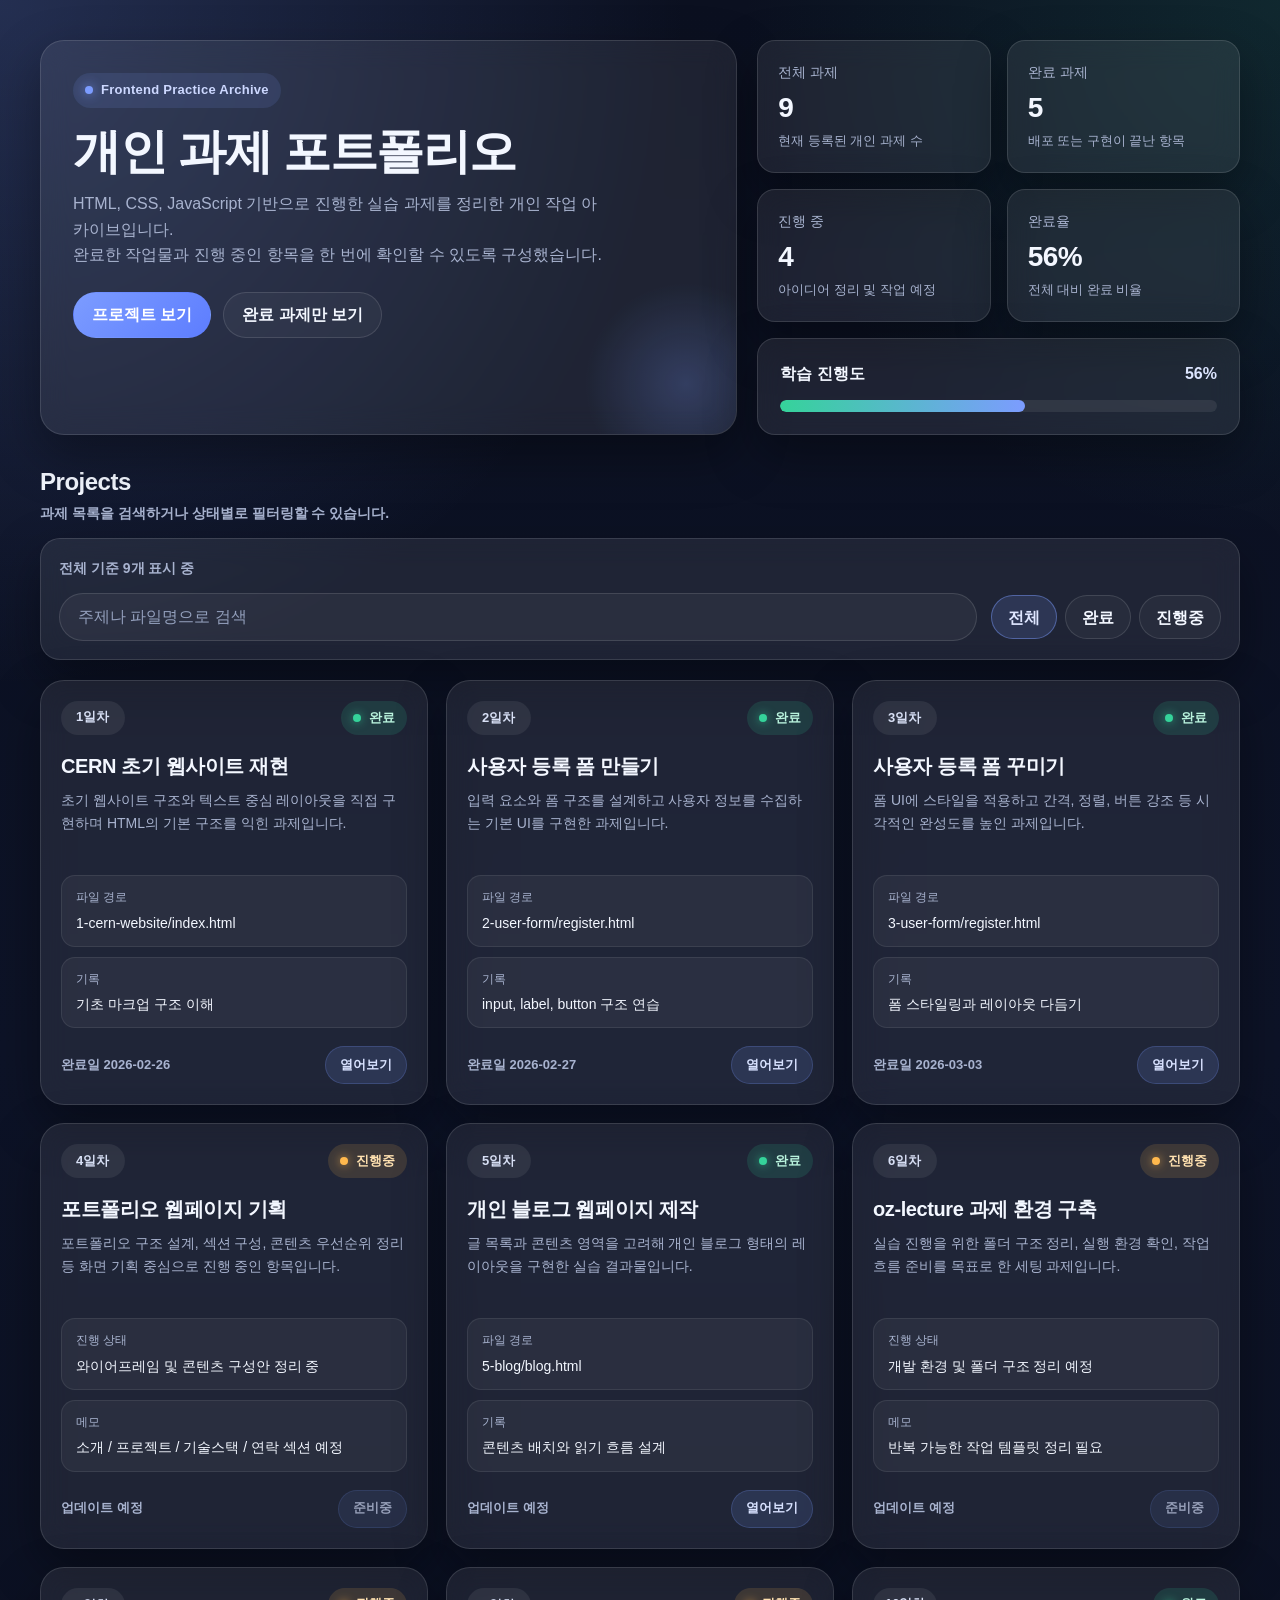
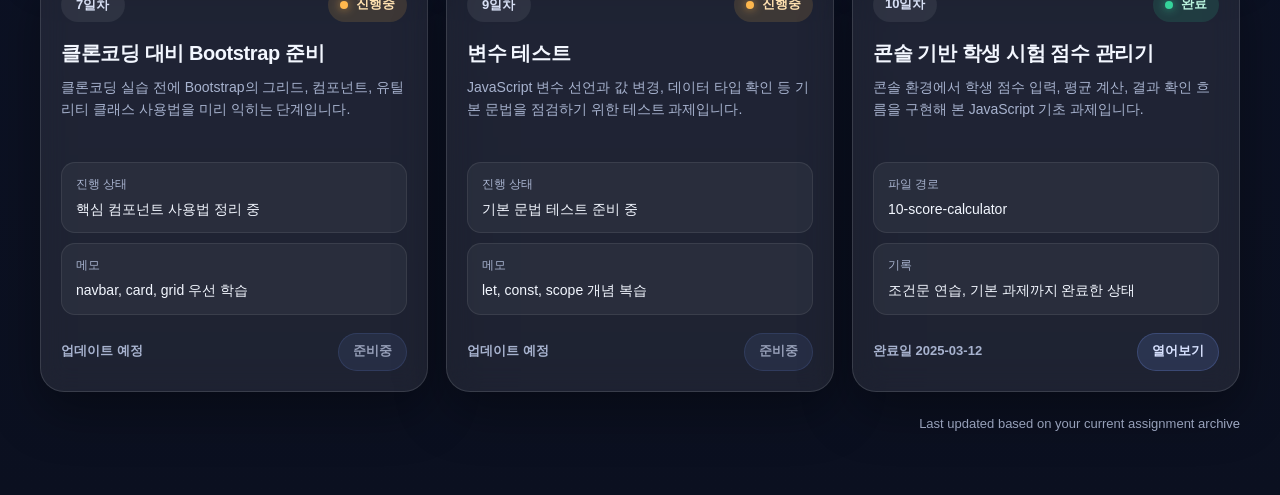
==== index.html @ 52b882da "파일리스트 관리표 추가" ====
<!DOCTYPE html>
<html lang="ko">
<head>
  <meta charset="UTF-8" />
  <meta name="viewport" content="width=device-width, initial-scale=1.0" />
  <title>개인 과제 포트폴리오</title>
  <style>
    :root {
      --bg: #0b1020;
      --bg-soft: #121933;
      --panel: rgba(255, 255, 255, 0.08);
      --panel-strong: rgba(255, 255, 255, 0.12);
      --border: rgba(255, 255, 255, 0.12);
      --text: #f3f7ff;
      --muted: #a8b3cf;
      --accent: #7c9cff;
      --accent-strong: #5d7dff;
      --success: #35d39a;
      --warning: #ffb84d;
      --shadow: 0 20px 50px rgba(0, 0, 0, 0.35);
      --radius-xl: 24px;
      --radius-lg: 18px;
      --radius-md: 14px;
      --container: 1200px;
    }

    * {
      box-sizing: border-box;
    }

    html, body {
      margin: 0;
      padding: 0;
      background:
        radial-gradient(circle at top left, rgba(124, 156, 255, 0.22), transparent 28%),
        radial-gradient(circle at top right, rgba(53, 211, 154, 0.12), transparent 22%),
        linear-gradient(180deg, #0b1020 0%, #0d1327 50%, #0b1020 100%);
      color: var(--text);
      font-family: "Pretendard", "Malgun Gothic", "Apple SD Gothic Neo", sans-serif;
      line-height: 1.6;
    }

    a {
      color: inherit;
      text-decoration: none;
    }

    button,
    input {
      font: inherit;
    }

    .container {
      width: min(var(--container), calc(100% - 32px));
      margin: 0 auto;
      padding: 40px 0 60px;
    }

    .hero {
      display: grid;
      grid-template-columns: 1.3fr 0.9fr;
      gap: 20px;
      margin-bottom: 28px;
    }

    .hero-panel,
    .summary-card,
    .project-card,
    .progress-panel,
    .toolbar-shell {
      background: var(--panel);
      border: 1px solid var(--border);
      backdrop-filter: blur(14px);
      -webkit-backdrop-filter: blur(14px);
      box-shadow: var(--shadow);
    }

    .hero-panel {
      border-radius: var(--radius-xl);
      padding: 32px;
      position: relative;
      overflow: hidden;
    }

    .hero-panel::after {
      content: "";
      position: absolute;
      inset: auto -60px -60px auto;
      width: 220px;
      height: 220px;
      background: radial-gradient(circle, rgba(124, 156, 255, 0.22), transparent 65%);
      pointer-events: none;
    }

    .eyebrow {
      display: inline-flex;
      align-items: center;
      gap: 8px;
      padding: 7px 12px;
      border-radius: 999px;
      background: rgba(124, 156, 255, 0.12);
      color: #cdd8ff;
      font-size: 13px;
      font-weight: 700;
      letter-spacing: 0.02em;
      margin-bottom: 16px;
    }

    .eyebrow::before {
      content: "";
      width: 8px;
      height: 8px;
      border-radius: 50%;
      background: var(--accent);
      box-shadow: 0 0 12px rgba(124, 156, 255, 0.9);
    }

    .hero h1 {
      margin: 0 0 12px;
      font-size: clamp(32px, 4vw, 48px);
      line-height: 1.15;
      letter-spacing: -0.03em;
    }

    .hero p {
      margin: 0;
      color: var(--muted);
      font-size: 16px;
      max-width: 60ch;
    }

    .hero-actions {
      display: flex;
      gap: 12px;
      flex-wrap: wrap;
      margin-top: 24px;
    }

    .btn {
      display: inline-flex;
      align-items: center;
      justify-content: center;
      min-height: 46px;
      padding: 0 18px;
      border-radius: 999px;
      border: 1px solid transparent;
      font-weight: 700;
      cursor: pointer;
      transition: 0.2s ease;
    }

    .btn-primary {
      background: linear-gradient(135deg, var(--accent), var(--accent-strong));
      color: white;
    }

    .btn-primary:hover {
      transform: translateY(-1px);
      filter: brightness(1.05);
    }

    .btn-secondary {
      border-color: var(--border);
      background: rgba(255, 255, 255, 0.04);
      color: var(--text);
    }

    .btn-secondary:hover {
      background: rgba(255, 255, 255, 0.08);
    }

    .hero-side {
      display: grid;
      gap: 16px;
    }

    .summary-grid {
      display: grid;
      grid-template-columns: repeat(2, 1fr);
      gap: 16px;
    }

    .summary-card {
      border-radius: var(--radius-lg);
      padding: 20px;
    }

    .summary-label {
      color: var(--muted);
      font-size: 14px;
      margin-bottom: 8px;
    }

    .summary-value {
      font-size: 28px;
      font-weight: 800;
      line-height: 1.2;
      letter-spacing: -0.02em;
    }

    .summary-sub {
      margin-top: 6px;
      color: var(--muted);
      font-size: 13px;
    }

    .progress-panel {
      border-radius: var(--radius-lg);
      padding: 22px;
    }

    .progress-head {
      display: flex;
      align-items: center;
      justify-content: space-between;
      gap: 10px;
      margin-bottom: 14px;
    }

    .progress-title {
      font-size: 16px;
      font-weight: 800;
    }

    .progress-rate {
      color: #dce5ff;
      font-weight: 800;
    }

    .progress-bar {
      height: 12px;
      border-radius: 999px;
      background: rgba(255, 255, 255, 0.08);
      overflow: hidden;
    }

    .progress-fill {
      width: 0;
      height: 100%;
      border-radius: 999px;
      background: linear-gradient(90deg, #35d39a, #7c9cff);
      transition: width 0.4s ease;
    }

    .section-head {
      display: flex;
      align-items: end;
      justify-content: space-between;
      gap: 16px;
      margin: 20px 0 14px;
      flex-wrap: wrap;
    }

    .section-title {
      margin: 0;
      font-size: 24px;
      font-weight: 800;
      letter-spacing: -0.02em;
    }

    .section-subtitle {
      color: var(--muted);
      font-size: 14px;
      font-weight: 600;
    }

    .toolbar-shell {
      border-radius: 20px;
      padding: 18px;
      margin-bottom: 20px;
    }

    .toolbar-top {
      display: flex;
      align-items: center;
      justify-content: space-between;
      gap: 16px;
      margin-bottom: 14px;
      flex-wrap: wrap;
    }

    .result-meta {
      color: var(--muted);
      font-size: 14px;
      font-weight: 600;
    }

    .toolbar-controls {
      display: grid;
      grid-template-columns: minmax(280px, 1fr) auto;
      gap: 14px;
      align-items: center;
    }

    .search-box {
      width: 100%;
    }

    .search-box input {
      width: 100%;
      height: 48px;
      border-radius: 999px;
      border: 1px solid var(--border);
      background: rgba(255, 255, 255, 0.05);
      color: var(--text);
      padding: 0 18px;
      outline: none;
      transition: border-color 0.2s ease, background 0.2s ease, box-shadow 0.2s ease;
    }

    .search-box input::placeholder {
      color: #94a0bd;
    }

    .search-box input:focus {
      border-color: rgba(124, 156, 255, 0.55);
      background: rgba(255, 255, 255, 0.08);
      box-shadow: 0 0 0 4px rgba(124, 156, 255, 0.12);
    }

    .filter-group {
      display: inline-flex;
      align-items: center;
      gap: 8px;
      justify-self: end;
      flex-wrap: wrap;
    }

    .filter-btn {
      min-height: 44px;
      padding: 0 16px;
      border-radius: 999px;
      border: 1px solid var(--border);
      background: rgba(255, 255, 255, 0.04);
      color: var(--text);
      cursor: pointer;
      font-weight: 700;
      transition: 0.2s ease;
      white-space: nowrap;
    }

    .filter-btn:hover {
      background: rgba(255, 255, 255, 0.08);
    }

    .filter-btn.active {
      background: rgba(124, 156, 255, 0.16);
      border-color: rgba(124, 156, 255, 0.45);
      color: #dfe6ff;
    }

    .project-grid {
      display: grid;
      grid-template-columns: repeat(3, minmax(0, 1fr));
      gap: 18px;
    }

    .project-card {
      border-radius: var(--radius-xl);
      padding: 20px;
      display: flex;
      flex-direction: column;
      min-height: 280px;
      transition: transform 0.2s ease, border-color 0.2s ease, background 0.2s ease;
    }

    .project-card:hover {
      transform: translateY(-4px);
      border-color: rgba(124, 156, 255, 0.4);
      background: var(--panel-strong);
    }

    .project-top {
      display: flex;
      align-items: flex-start;
      justify-content: space-between;
      gap: 12px;
      margin-bottom: 18px;
    }

    .day-chip {
      display: inline-flex;
      align-items: center;
      justify-content: center;
      min-width: 64px;
      height: 34px;
      padding: 0 12px;
      border-radius: 999px;
      background: rgba(255, 255, 255, 0.07);
      color: #d8e0f5;
      font-size: 13px;
      font-weight: 800;
    }

    .status-badge {
      display: inline-flex;
      align-items: center;
      gap: 8px;
      min-height: 34px;
      padding: 0 12px;
      border-radius: 999px;
      font-size: 13px;
      font-weight: 800;
    }

    .status-badge::before {
      content: "";
      width: 8px;
      height: 8px;
      border-radius: 50%;
    }

    .status-done {
      background: rgba(53, 211, 154, 0.14);
      color: #b9f3dd;
    }

    .status-done::before {
      background: var(--success);
      box-shadow: 0 0 10px rgba(53, 211, 154, 0.7);
    }

    .status-progress {
      background: rgba(255, 184, 77, 0.14);
      color: #ffe1b0;
    }

    .status-progress::before {
      background: var(--warning);
      box-shadow: 0 0 10px rgba(255, 184, 77, 0.7);
    }

    .project-title {
      margin: 0 0 10px;
      font-size: 20px;
      line-height: 1.3;
      font-weight: 800;
      letter-spacing: -0.02em;
    }

    .project-desc {
      margin: 0;
      color: var(--muted);
      font-size: 14px;
      min-height: 68px;
    }

    .project-meta {
      display: grid;
      gap: 10px;
      margin-top: 18px;
    }

    .meta-item {
      padding: 12px 14px;
      border-radius: var(--radius-md);
      background: rgba(255, 255, 255, 0.05);
      border: 1px solid rgba(255, 255, 255, 0.08);
    }

    .meta-label {
      display: block;
      color: var(--muted);
      font-size: 12px;
      margin-bottom: 4px;
    }

    .meta-value {
      display: block;
      font-size: 14px;
      color: var(--text);
      word-break: break-all;
    }

    .project-footer {
      display: flex;
      justify-content: space-between;
      align-items: center;
      gap: 12px;
      margin-top: auto;
      padding-top: 18px;
    }

    .date-text {
      color: var(--muted);
      font-size: 13px;
      font-weight: 600;
    }

    .open-link {
      display: inline-flex;
      align-items: center;
      justify-content: center;
      min-height: 38px;
      padding: 0 14px;
      border-radius: 999px;
      background: rgba(124, 156, 255, 0.14);
      color: #d8e2ff;
      font-size: 13px;
      font-weight: 800;
      border: 1px solid rgba(124, 156, 255, 0.22);
      transition: 0.2s ease;
    }

    .open-link:hover {
      background: rgba(124, 156, 255, 0.22);
    }

    .empty-state {
      display: none;
      padding: 40px 24px;
      text-align: center;
      color: var(--muted);
      border-radius: var(--radius-xl);
      background: rgba(255, 255, 255, 0.04);
      border: 1px dashed rgba(255, 255, 255, 0.14);
    }

    .footer-note {
      margin-top: 22px;
      color: var(--muted);
      font-size: 13px;
      text-align: right;
    }

    @media (max-width: 1024px) {
      .hero {
        grid-template-columns: 1fr;
      }

      .project-grid {
        grid-template-columns: repeat(2, minmax(0, 1fr));
      }

      .toolbar-controls {
        grid-template-columns: 1fr;
      }

      .filter-group {
        justify-self: start;
      }
    }

    @media (max-width: 680px) {
      .container {
        width: min(100% - 24px, var(--container));
        padding: 24px 0 40px;
      }

      .hero-panel,
      .summary-card,
      .project-card,
      .progress-panel,
      .toolbar-shell {
        border-radius: 20px;
      }

      .hero-panel {
        padding: 24px;
      }

      .summary-grid,
      .project-grid {
        grid-template-columns: 1fr;
      }

      .section-head {
        margin-top: 10px;
      }

      .toolbar-top {
        margin-bottom: 12px;
      }

      .filter-group {
        width: 100%;
        justify-content: flex-start;
      }

      .filter-btn {
        min-height: 40px;
        padding: 0 14px;
      }

      .search-box input {
        height: 46px;
      }
    }
  </style>
</head>
<body>
  <div class="container">
    <section class="hero">
      <div class="hero-panel">
        <div class="eyebrow">Frontend Practice Archive</div>
        <h1>개인 과제 포트폴리오</h1>
        <p>
          HTML, CSS, JavaScript 기반으로 진행한 실습 과제를 정리한 개인 작업 아카이브입니다.<br>
          완료한 작업물과 진행 중인 항목을 한 번에 확인할 수 있도록 구성했습니다.
        </p>
        <div class="hero-actions">
          <a href="#projects" class="btn btn-primary">프로젝트 보기</a>
          <button type="button" class="btn btn-secondary" id="showDoneOnly">완료 과제만 보기</button>
        </div>
      </div>

      <div class="hero-side">
        <div class="summary-grid">
          <div class="summary-card">
            <div class="summary-label">전체 과제</div>
            <div class="summary-value" id="totalCount">0</div>
            <div class="summary-sub">현재 등록된 개인 과제 수</div>
          </div>
          <div class="summary-card">
            <div class="summary-label">완료 과제</div>
            <div class="summary-value" id="doneCount">0</div>
            <div class="summary-sub">배포 또는 구현이 끝난 항목</div>
          </div>
          <div class="summary-card">
            <div class="summary-label">진행 중</div>
            <div class="summary-value" id="progressCount">0</div>
            <div class="summary-sub">아이디어 정리 및 작업 예정</div>
          </div>
          <div class="summary-card">
            <div class="summary-label">완료율</div>
            <div class="summary-value" id="percentCount">0%</div>
            <div class="summary-sub">전체 대비 완료 비율</div>
          </div>
        </div>

        <div class="progress-panel">
          <div class="progress-head">
            <div class="progress-title">학습 진행도</div>
            <div class="progress-rate" id="progressLabel">0%</div>
          </div>
          <div class="progress-bar">
            <div class="progress-fill" id="progressFill"></div>
          </div>
        </div>
      </div>
    </section>

    <section id="projects">
      <div class="section-head">
        <div>
          <h2 class="section-title">Projects</h2>
          <div class="section-subtitle">과제 목록을 검색하거나 상태별로 필터링할 수 있습니다.</div>
        </div>
      </div>

      <div class="toolbar-shell">
        <div class="toolbar-top">
          <div class="result-meta" id="resultMeta">전체 0개 표시 중</div>
        </div>

        <div class="toolbar-controls">
          <div class="search-box">
            <input type="text" id="searchInput" placeholder="주제나 파일명으로 검색" />
          </div>

          <div class="filter-group">
            <button type="button" class="filter-btn active" data-filter="all">전체</button>
            <button type="button" class="filter-btn" data-filter="done">완료</button>
            <button type="button" class="filter-btn" data-filter="progress">진행중</button>
          </div>
        </div>
      </div>

      <div class="project-grid" id="projectGrid">
        <article class="project-card" data-state="done" data-keywords="1일차 CERN 초기 웹사이트 재현 1-cern-website index html">
          <div class="project-top">
            <span class="day-chip">1일차</span>
            <span class="status-badge status-done">완료</span>
          </div>
          <h3 class="project-title">CERN 초기 웹사이트 재현</h3>
          <p class="project-desc">
            초기 웹사이트 구조와 텍스트 중심 레이아웃을 직접 구현하며 HTML의 기본 구조를 익힌 과제입니다.
          </p>
          <div class="project-meta">
            <div class="meta-item">
              <span class="meta-label">파일 경로</span>
              <span class="meta-value">1-cern-website/index.html</span>
            </div>
            <div class="meta-item">
              <span class="meta-label">기록</span>
              <span class="meta-value">기초 마크업 구조 이해</span>
            </div>
          </div>
          <div class="project-footer">
            <span class="date-text">완료일 2026-02-26</span>
            <a class="open-link" href="./1-cern-website/index.html" target="_blank" rel="noopener noreferrer">열어보기</a>
          </div>
        </article>

        <article class="project-card" data-state="done" data-keywords="2일차 사용자 등록 폼 만들기 2-user-form register html form">
          <div class="project-top">
            <span class="day-chip">2일차</span>
            <span class="status-badge status-done">완료</span>
          </div>
          <h3 class="project-title">사용자 등록 폼 만들기</h3>
          <p class="project-desc">
            입력 요소와 폼 구조를 설계하고 사용자 정보를 수집하는 기본 UI를 구현한 과제입니다.
          </p>
          <div class="project-meta">
            <div class="meta-item">
              <span class="meta-label">파일 경로</span>
              <span class="meta-value">2-user-form/register.html</span>
            </div>
            <div class="meta-item">
              <span class="meta-label">기록</span>
              <span class="meta-value">input, label, button 구조 연습</span>
            </div>
          </div>
          <div class="project-footer">
            <span class="date-text">완료일 2026-02-27</span>
            <a class="open-link" href="./2-user-form.register.html" target="_blank" rel="noopener noreferrer">열어보기</a>
          </div>
        </article>

        <article class="project-card" data-state="done" data-keywords="3일차 사용자 등록 폼 꾸미기 3-user-form register html style css">
          <div class="project-top">
            <span class="day-chip">3일차</span>
            <span class="status-badge status-done">완료</span>
          </div>
          <h3 class="project-title">사용자 등록 폼 꾸미기</h3>
          <p class="project-desc">
            폼 UI에 스타일을 적용하고 간격, 정렬, 버튼 강조 등 시각적인 완성도를 높인 과제입니다.
          </p>
          <div class="project-meta">
            <div class="meta-item">
              <span class="meta-label">파일 경로</span>
              <span class="meta-value">3-user-form/register.html</span>
            </div>
            <div class="meta-item">
              <span class="meta-label">기록</span>
              <span class="meta-value">폼 스타일링과 레이아웃 다듬기</span>
            </div>
          </div>
          <div class="project-footer">
            <span class="date-text">완료일 2026-03-03</span>
            <a class="open-link" href="./3-user-form/register.html" target="_blank" rel="noopener noreferrer">열어보기</a>
          </div>
        </article>

        <article class="project-card" data-state="progress" data-keywords="4일차 포트폴리오 웹페이지 기획 portfolio planning">
          <div class="project-top">
            <span class="day-chip">4일차</span>
            <span class="status-badge status-progress">진행중</span>
          </div>
          <h3 class="project-title">포트폴리오 웹페이지 기획</h3>
          <p class="project-desc">
            포트폴리오 구조 설계, 섹션 구성, 콘텐츠 우선순위 정리 등 화면 기획 중심으로 진행 중인 항목입니다.
          </p>
          <div class="project-meta">
            <div class="meta-item">
              <span class="meta-label">진행 상태</span>
              <span class="meta-value">와이어프레임 및 콘텐츠 구성안 정리 중</span>
            </div>
            <div class="meta-item">
              <span class="meta-label">메모</span>
              <span class="meta-value">소개 / 프로젝트 / 기술스택 / 연락 섹션 예정</span>
            </div>
          </div>
          <div class="project-footer">
            <span class="date-text">업데이트 예정</span>
            <span class="open-link" style="pointer-events:none; opacity:.65;">준비중</span>
          </div>
        </article>

        <article class="project-card" data-state="done" data-keywords="5일차 개인 블로그 웹페이지 제작 5-blog blog html">
          <div class="project-top">
            <span class="day-chip">5일차</span>
            <span class="status-badge status-done">완료</span>
          </div>
          <h3 class="project-title">개인 블로그 웹페이지 제작</h3>
          <p class="project-desc">
            글 목록과 콘텐츠 영역을 고려해 개인 블로그 형태의 레이아웃을 구현한 실습 결과물입니다.
          </p>
          <div class="project-meta">
            <div class="meta-item">
              <span class="meta-label">파일 경로</span>
              <span class="meta-value">5-blog/blog.html</span>
            </div>
            <div class="meta-item">
              <span class="meta-label">기록</span>
              <span class="meta-value">콘텐츠 배치와 읽기 흐름 설계</span>
            </div>
          </div>
          <div class="project-footer">
            <span class="date-text">업데이트 예정</span>
            <a class="open-link" href="./5-blog/blog.html" target="_blank" rel="noopener noreferrer">열어보기</a>
          </div>
        </article>

        <article class="project-card" data-state="progress" data-keywords="6일차 oz lecture 과제 환경 구축 environment setup">
          <div class="project-top">
            <span class="day-chip">6일차</span>
            <span class="status-badge status-progress">진행중</span>
          </div>
          <h3 class="project-title">oz-lecture 과제 환경 구축</h3>
          <p class="project-desc">
            실습 진행을 위한 폴더 구조 정리, 실행 환경 확인, 작업 흐름 준비를 목표로 한 세팅 과제입니다.
          </p>
          <div class="project-meta">
            <div class="meta-item">
              <span class="meta-label">진행 상태</span>
              <span class="meta-value">개발 환경 및 폴더 구조 정리 예정</span>
            </div>
            <div class="meta-item">
              <span class="meta-label">메모</span>
              <span class="meta-value">반복 가능한 작업 템플릿 정리 필요</span>
            </div>
          </div>
          <div class="project-footer">
            <span class="date-text">업데이트 예정</span>
            <span class="open-link" style="pointer-events:none; opacity:.65;">준비중</span>
          </div>
        </article>

        <article class="project-card" data-state="progress" data-keywords="7일차 클론코딩 대비 bootstrap 준비 bootstrap study">
          <div class="project-top">
            <span class="day-chip">7일차</span>
            <span class="status-badge status-progress">진행중</span>
          </div>
          <h3 class="project-title">클론코딩 대비 Bootstrap 준비</h3>
          <p class="project-desc">
            클론코딩 실습 전에 Bootstrap의 그리드, 컴포넌트, 유틸리티 클래스 사용법을 미리 익히는 단계입니다.
          </p>
          <div class="project-meta">
            <div class="meta-item">
              <span class="meta-label">진행 상태</span>
              <span class="meta-value">핵심 컴포넌트 사용법 정리 중</span>
            </div>
            <div class="meta-item">
              <span class="meta-label">메모</span>
              <span class="meta-value">navbar, card, grid 우선 학습</span>
            </div>
          </div>
          <div class="project-footer">
            <span class="date-text">업데이트 예정</span>
            <span class="open-link" style="pointer-events:none; opacity:.65;">준비중</span>
          </div>
        </article>

        <article class="project-card" data-state="progress" data-keywords="9일차 변수 테스트 javascript variable test">
          <div class="project-top">
            <span class="day-chip">9일차</span>
            <span class="status-badge status-progress">진행중</span>
          </div>
          <h3 class="project-title">변수 테스트</h3>
          <p class="project-desc">
            JavaScript 변수 선언과 값 변경, 데이터 타입 확인 등 기본 문법을 점검하기 위한 테스트 과제입니다.
          </p>
          <div class="project-meta">
            <div class="meta-item">
              <span class="meta-label">진행 상태</span>
              <span class="meta-value">기본 문법 테스트 준비 중</span>
            </div>
            <div class="meta-item">
              <span class="meta-label">메모</span>
              <span class="meta-value">let, const, scope 개념 복습</span>
            </div>
          </div>
          <div class="project-footer">
            <span class="date-text">업데이트 예정</span>
            <span class="open-link" style="pointer-events:none; opacity:.65;">준비중</span>
          </div>
        </article>

        <article class="project-card" data-state="done" data-keywords="10일차 콘솔 기반 학생 시험 점수 관리기 score calculator console">
          <div class="project-top">
            <span class="day-chip">10일차</span>
            <span class="status-badge status-done">완료</span>
          </div>
          <h3 class="project-title">콘솔 기반 학생 시험 점수 관리기</h3>
          <p class="project-desc">
            콘솔 환경에서 학생 점수 입력, 평균 계산, 결과 확인 흐름을 구현해 본 JavaScript 기초 과제입니다.
          </p>
          <div class="project-meta">
            <div class="meta-item">
              <span class="meta-label">파일 경로</span>
              <span class="meta-value">10-score-calculator</span>
            </div>
            <div class="meta-item">
              <span class="meta-label">기록</span>
              <span class="meta-value">조건문 연습, 기본 과제까지 완료한 상태</span>
            </div>
          </div>
          <div class="project-footer">
            <span class="date-text">완료일 2025-03-12</span>
            <a class="open-link" href="./10-score-calculator" target="_blank" rel="noopener noreferrer">열어보기</a>
          </div>
        </article>
      </div>

      <div class="empty-state" id="emptyState">
        조건에 맞는 프로젝트가 없습니다. 검색어나 필터를 바꿔보세요.
      </div>

      <div class="footer-note">
        Last updated based on your current assignment archive
      </div>
    </section>
  </div>

  <script>
    document.addEventListener("DOMContentLoaded", () => {
      const cards = [...document.querySelectorAll(".project-card")];
      const filterButtons = [...document.querySelectorAll(".filter-btn")];
      const searchInput = document.getElementById("searchInput");
      const emptyState = document.getElementById("emptyState");
      const showDoneOnlyButton = document.getElementById("showDoneOnly");
      const resultMeta = document.getElementById("resultMeta");

      const totalCount = document.getElementById("totalCount");
      const doneCount = document.getElementById("doneCount");
      const progressCount = document.getElementById("progressCount");
      const percentCount = document.getElementById("percentCount");
      const progressLabel = document.getElementById("progressLabel");
      const progressFill = document.getElementById("progressFill");

      let currentFilter = "all";

      function updateSummary() {
        const total = cards.length;
        const done = cards.filter(card => card.dataset.state === "done").length;
        const progress = cards.filter(card => card.dataset.state === "progress").length;
        const percent = total ? Math.round((done / total) * 100) : 0;

        totalCount.textContent = total;
        doneCount.textContent = done;
        progressCount.textContent = progress;
        percentCount.textContent = `${percent}%`;
        progressLabel.textContent = `${percent}%`;
        progressFill.style.width = `${percent}%`;
      }

      function applyFilter() {
        const keyword = searchInput.value.trim().toLowerCase();
        let visibleCount = 0;

        cards.forEach(card => {
          const state = card.dataset.state;
          const keywords = (card.dataset.keywords || "").toLowerCase();

          const matchesFilter = currentFilter === "all" || state === currentFilter;
          const matchesKeyword = !keyword || keywords.includes(keyword);
          const visible = matchesFilter && matchesKeyword;

          card.style.display = visible ? "" : "none";
          if (visible) visibleCount++;
        });

        emptyState.style.display = visibleCount === 0 ? "block" : "none";

        const filterLabel =
          currentFilter === "all" ? "전체" :
          currentFilter === "done" ? "완료" : "진행중";

        resultMeta.textContent = `${filterLabel} 기준 ${visibleCount}개 표시 중`;
      }

      filterButtons.forEach(button => {
        button.addEventListener("click", () => {
          filterButtons.forEach(btn => btn.classList.remove("active"));
          button.classList.add("active");
          currentFilter = button.dataset.filter;
          applyFilter();
        });
      });

      searchInput.addEventListener("input", applyFilter);

      showDoneOnlyButton.addEventListener("click", () => {
        currentFilter = "done";
        filterButtons.forEach(btn => {
          btn.classList.toggle("active", btn.dataset.filter === "done");
        });
        applyFilter();
        document.getElementById("projects").scrollIntoView({ behavior: "smooth" });
      });

      updateSummary();
      applyFilter();
    });
  </script>
</body>
</html>
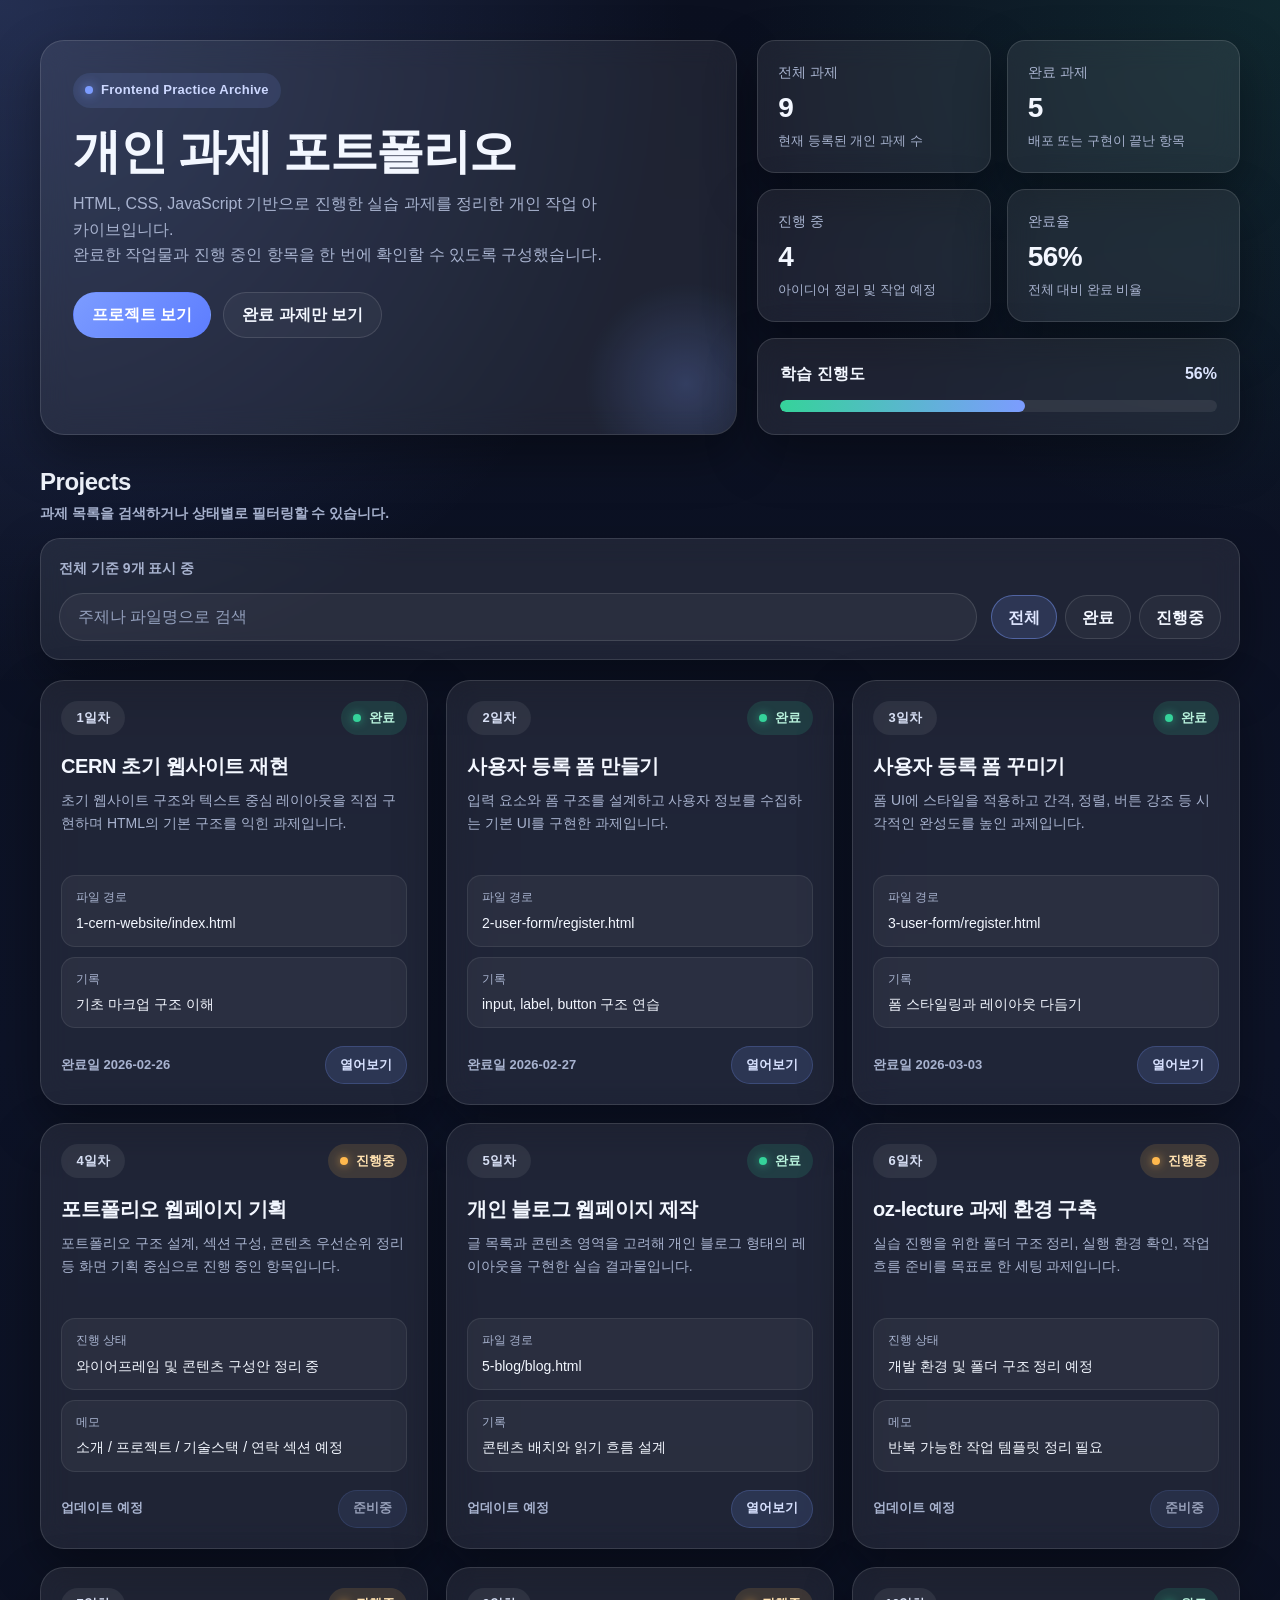
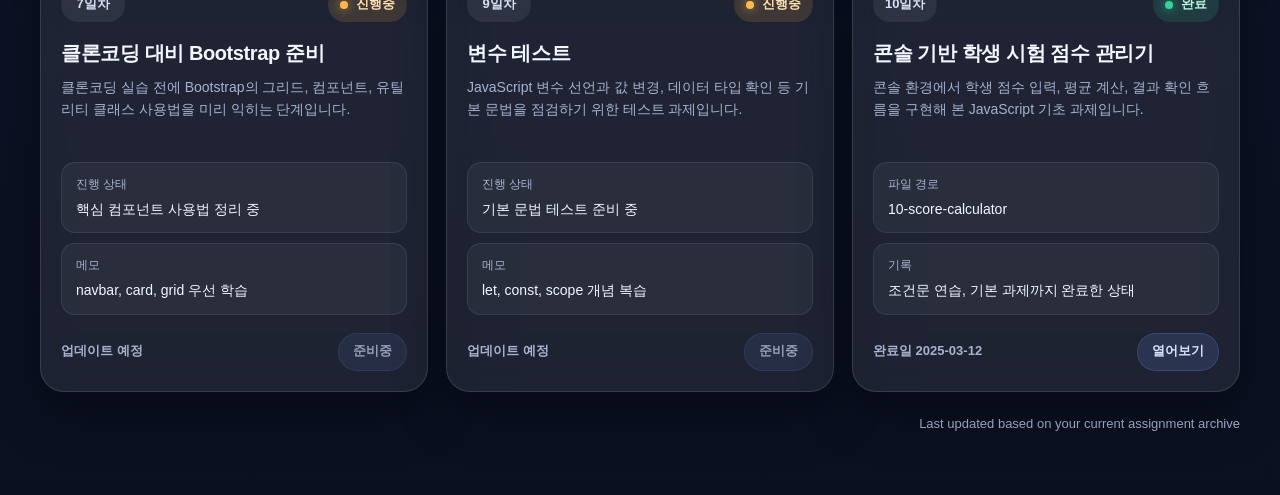
==== commit 4a265e7b: "[Day 10]기본과제 - 리팩토링 소스 보완 필요" ====
--- a/index.html
+++ b/index.html
@@ -713,7 +713,7 @@
           </div>
           <div class="project-footer">
             <span class="date-text">완료일 2026-02-27</span>
-            <a class="open-link" href="./2-user-form.register.html" target="_blank" rel="noopener noreferrer">열어보기</a>
+            <a class="open-link" href="./2-user-form/register.html" target="_blank" rel="noopener noreferrer">열어보기</a>
           </div>
         </article>
 
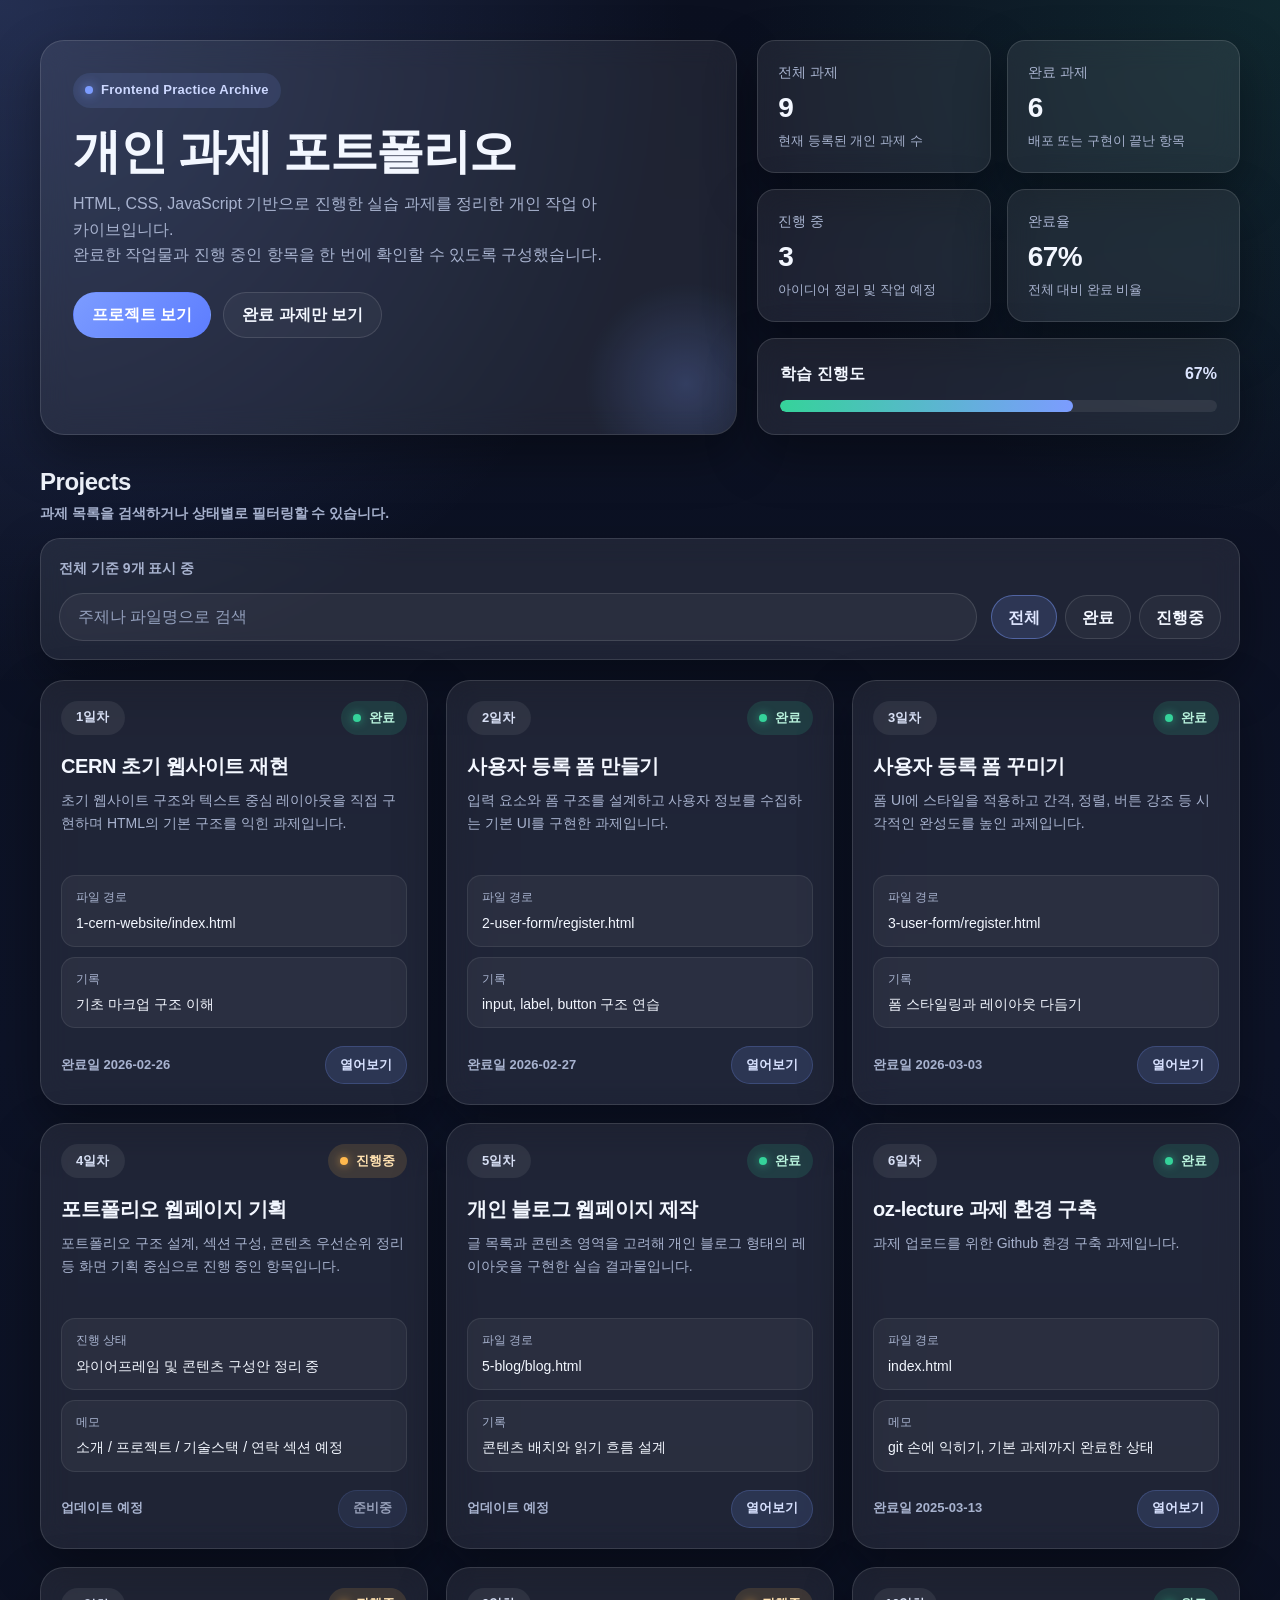
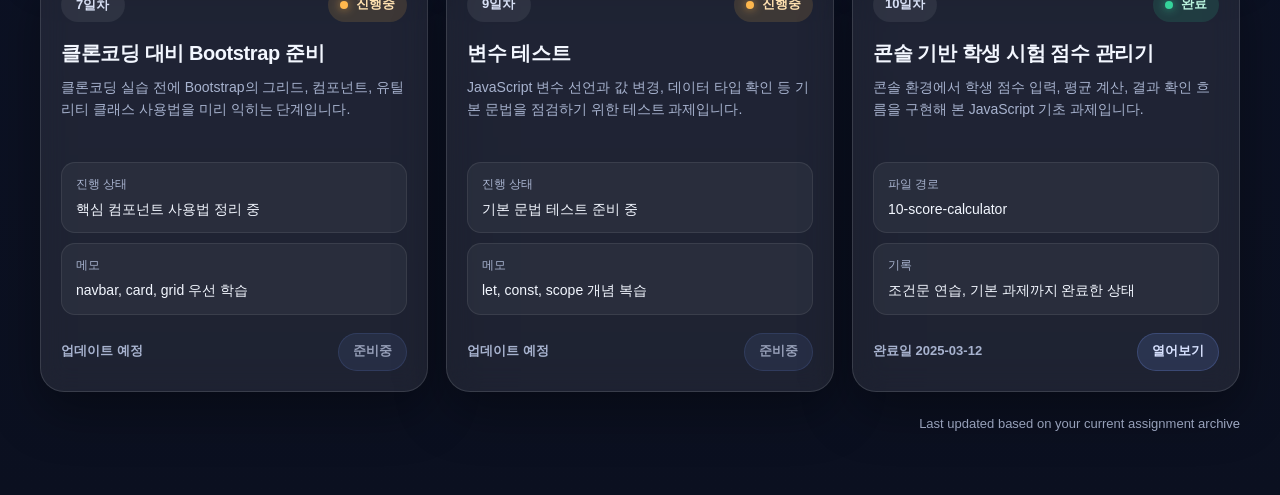
==== commit b7be4b60: "[Day 6]기본과제" ====
--- a/index.html
+++ b/index.html
@@ -792,28 +792,28 @@
           </div>
         </article>
 
-        <article class="project-card" data-state="progress" data-keywords="6일차 oz lecture 과제 환경 구축 environment setup">
+        <article class="project-card" data-state="done" data-keywords="6일차 oz lecture 과제 환경 구축 environment setup">
           <div class="project-top">
             <span class="day-chip">6일차</span>
-            <span class="status-badge status-progress">진행중</span>
+            <span class="status-badge status-done">완료</span>
           </div>
           <h3 class="project-title">oz-lecture 과제 환경 구축</h3>
           <p class="project-desc">
-            실습 진행을 위한 폴더 구조 정리, 실행 환경 확인, 작업 흐름 준비를 목표로 한 세팅 과제입니다.
+            과제 업로드를 위한 Github 환경 구축 과제입니다.
           </p>
           <div class="project-meta">
             <div class="meta-item">
-              <span class="meta-label">진행 상태</span>
-              <span class="meta-value">개발 환경 및 폴더 구조 정리 예정</span>
+              <span class="meta-label">파일 경로</span>
+              <span class="meta-value">index.html</span>
             </div>
             <div class="meta-item">
               <span class="meta-label">메모</span>
-              <span class="meta-value">반복 가능한 작업 템플릿 정리 필요</span>
+              <span class="meta-value">git 손에 익히기, 기본 과제까지 완료한 상태</span>
             </div>
           </div>
           <div class="project-footer">
-            <span class="date-text">업데이트 예정</span>
-            <span class="open-link" style="pointer-events:none; opacity:.65;">준비중</span>
+            <span class="date-text">완료일 2025-03-13</span>
+            <span class="open-link" href="index.html" target="_blank" rel="noopener noreferrer">열어보기</span>
           </div>
         </article>
 
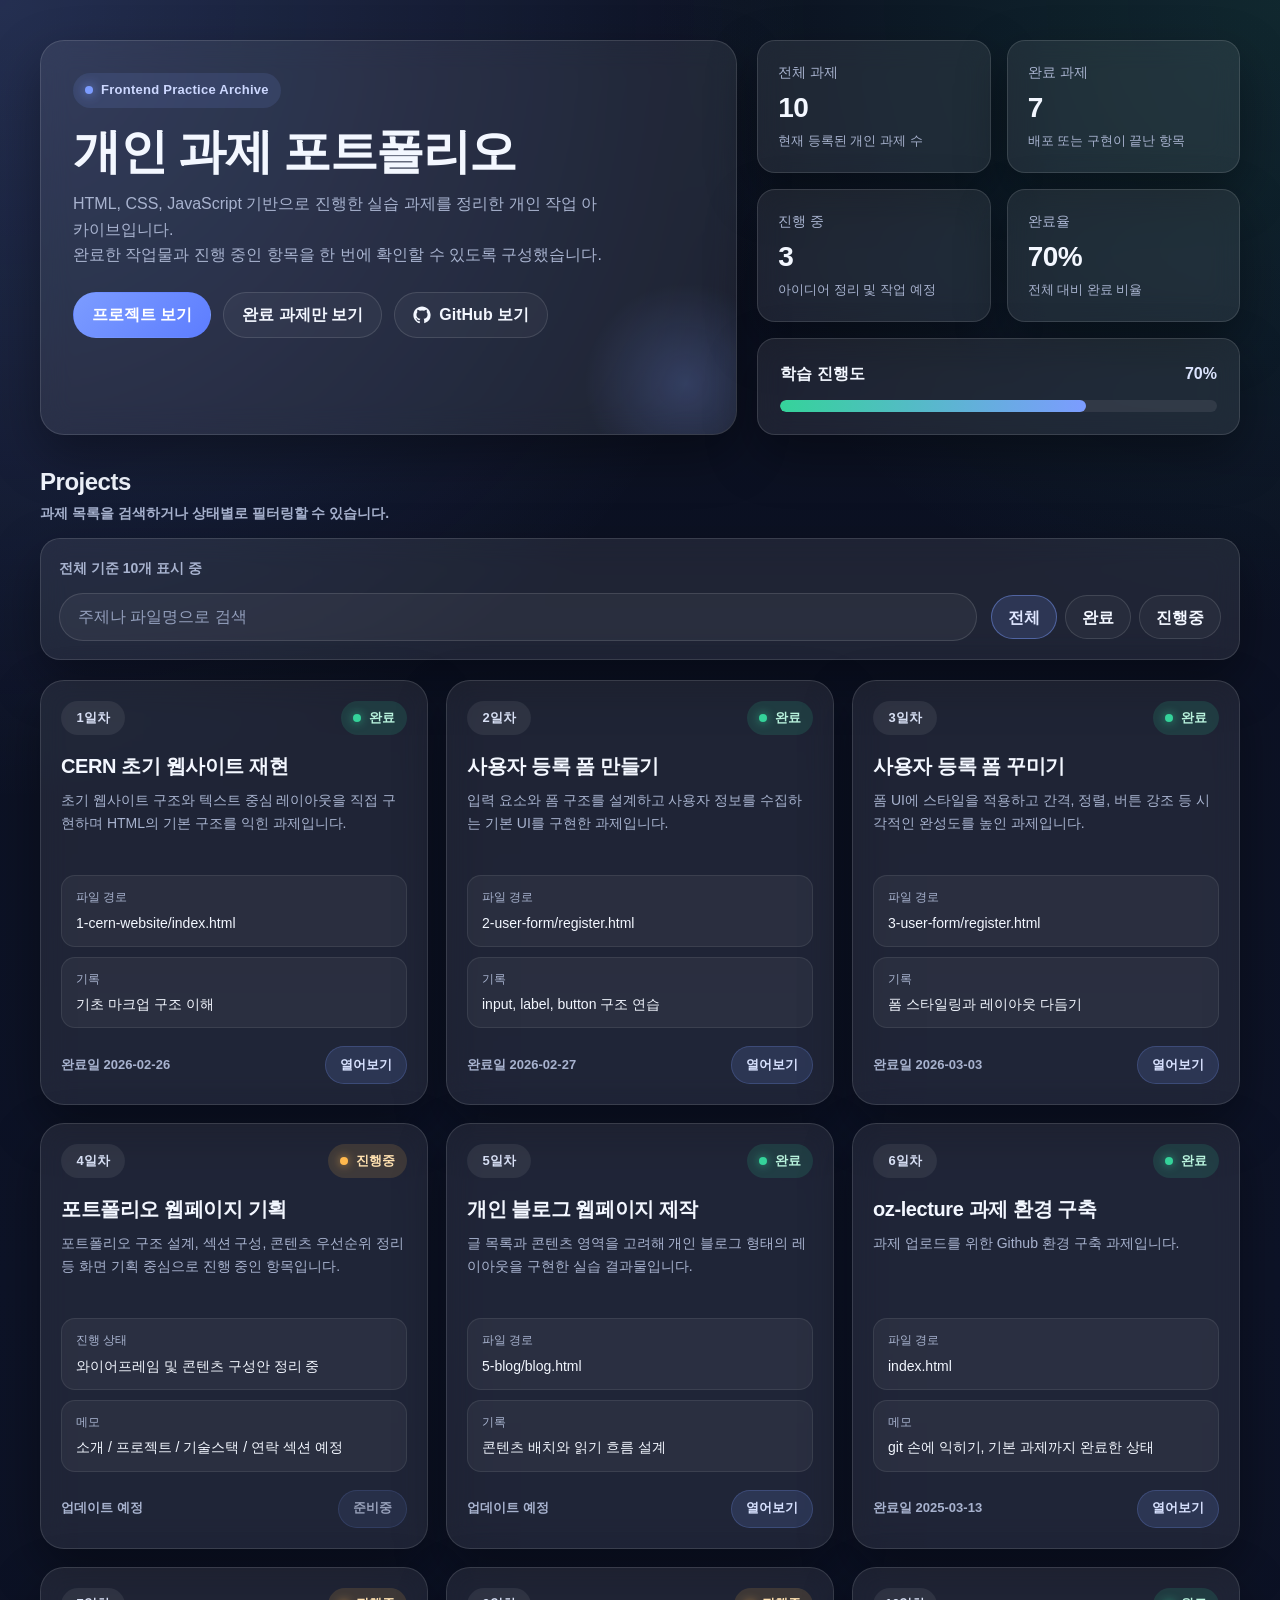
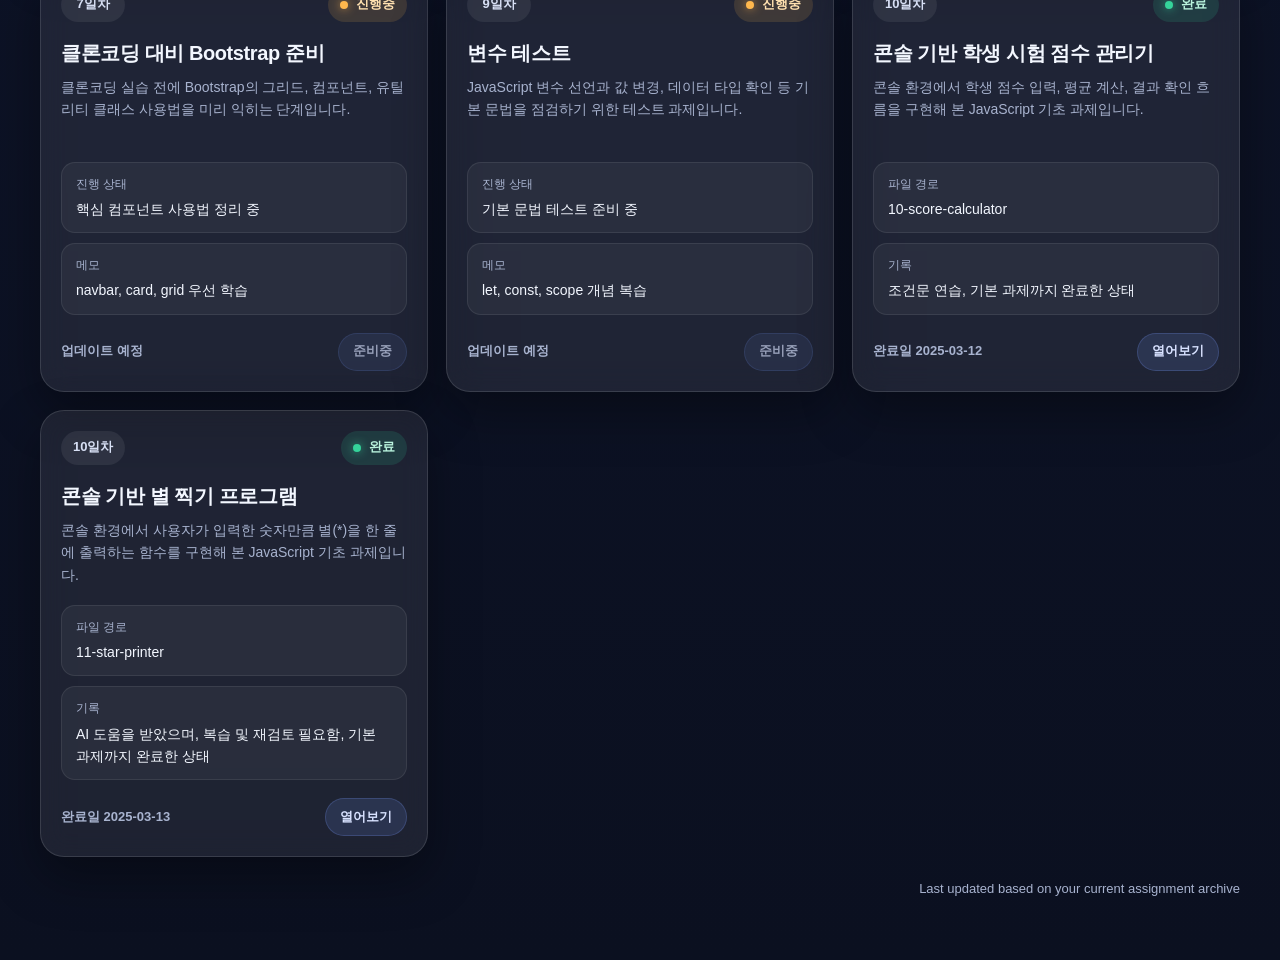
==== commit 24cf31df: "[Day 11] 기본과제" ====
--- a/index.html
+++ b/index.html
@@ -1,5 +1,6 @@
 <!DOCTYPE html>
 <html lang="ko">
+
 <head>
   <meta charset="UTF-8" />
   <meta name="viewport" content="width=device-width, initial-scale=1.0" />
@@ -28,7 +29,8 @@
       box-sizing: border-box;
     }
 
-    html, body {
+    html,
+    body {
       margin: 0;
       padding: 0;
       background:
@@ -167,6 +169,17 @@
 
     .btn-secondary:hover {
       background: rgba(255, 255, 255, 0.08);
+    }
+
+    .github-btn {
+      display: inline-flex;
+      align-items: center;
+      gap: 8px;
+    }
+
+    .github-btn svg {
+      width: 18px;
+      height: 18px;
     }
 
     .hero-side {
@@ -588,6 +601,7 @@
     }
   </style>
 </head>
+
 <body>
   <div class="container">
     <section class="hero">
@@ -601,6 +615,14 @@
         <div class="hero-actions">
           <a href="#projects" class="btn btn-primary">프로젝트 보기</a>
           <button type="button" class="btn btn-secondary" id="showDoneOnly">완료 과제만 보기</button>
+          <a href="https://github.com/yoonverse/oz-homework" target="_blank" class="btn btn-secondary github-btn">
+
+            <svg xmlns="http://www.w3.org/2000/svg" width="18" height="18" viewBox="0 0 24 24" fill="currentColor">
+              <path
+                d="M12 .5C5.65.5.5 5.65.5 12c0 5.08 3.29 9.39 7.86 10.91.57.1.78-.25.78-.56v-2.02c-3.2.7-3.87-1.54-3.87-1.54-.52-1.33-1.28-1.69-1.28-1.69-1.04-.71.08-.7.08-.7 1.15.08 1.76 1.18 1.76 1.18 1.02 1.75 2.67 1.25 3.32.96.1-.74.4-1.25.73-1.54-2.55-.29-5.23-1.28-5.23-5.7 0-1.26.45-2.29 1.18-3.1-.12-.29-.51-1.47.11-3.06 0 0 .97-.31 3.18 1.18a11.1 11.1 0 0 1 5.8 0c2.2-1.49 3.17-1.18 3.17-1.18.63 1.59.24 2.77.12 3.06.73.81 1.17 1.84 1.17 3.1 0 4.43-2.69 5.41-5.26 5.69.41.35.78 1.05.78 2.12v3.15c0 .31.2.67.79.56A11.51 11.51 0 0 0 23.5 12C23.5 5.65 18.35.5 12 .5z" />
+            </svg>
+            GitHub 보기
+          </a>
         </div>
       </div>
 
@@ -717,7 +739,8 @@
           </div>
         </article>
 
-        <article class="project-card" data-state="done" data-keywords="3일차 사용자 등록 폼 꾸미기 3-user-form register html style css">
+        <article class="project-card" data-state="done"
+          data-keywords="3일차 사용자 등록 폼 꾸미기 3-user-form register html style css">
           <div class="project-top">
             <span class="day-chip">3일차</span>
             <span class="status-badge status-done">완료</span>
@@ -867,7 +890,8 @@
           </div>
         </article>
 
-        <article class="project-card" data-state="done" data-keywords="10일차 콘솔 기반 학생 시험 점수 관리기 score calculator console">
+        <article class="project-card" data-state="done"
+          data-keywords="10일차 콘솔 기반 학생 시험 점수 관리기 score calculator console">
           <div class="project-top">
             <span class="day-chip">10일차</span>
             <span class="status-badge status-done">완료</span>
@@ -889,6 +913,31 @@
           <div class="project-footer">
             <span class="date-text">완료일 2025-03-12</span>
             <a class="open-link" href="./10-score-calculator" target="_blank" rel="noopener noreferrer">열어보기</a>
+          </div>
+        </article>
+
+        <article class="project-card" data-state="done" data-keywords="11일차 콘솔 기반 별 찍기 프로그램 star pattern console">
+          <div class="project-top">
+            <span class="day-chip">10일차</span>
+            <span class="status-badge status-done">완료</span>
+          </div>
+          <h3 class="project-title">콘솔 기반 별 찍기 프로그램</h3>
+          <p class="project-desc">
+            콘솔 환경에서 사용자가 입력한 숫자만큼 별(*)을 한 줄에 출력하는 함수를 구현해 본 JavaScript 기초 과제입니다.
+          </p>
+          <div class="project-meta">
+            <div class="meta-item">
+              <span class="meta-label">파일 경로</span>
+              <span class="meta-value">11-star-printer</span>
+            </div>
+            <div class="meta-item">
+              <span class="meta-label">기록</span>
+              <span class="meta-value">AI 도움을 받았으며, 복습 및 재검토 필요함, 기본 과제까지 완료한 상태</span>
+            </div>
+          </div>
+          <div class="project-footer">
+            <span class="date-text">완료일 2025-03-13</span>
+            <a class="open-link" href="./11-star-printer/" target="_blank" rel="noopener noreferrer">열어보기</a>
           </div>
         </article>
       </div>
@@ -955,7 +1004,7 @@
 
         const filterLabel =
           currentFilter === "all" ? "전체" :
-          currentFilter === "done" ? "완료" : "진행중";
+            currentFilter === "done" ? "완료" : "진행중";
 
         resultMeta.textContent = `${filterLabel} 기준 ${visibleCount}개 표시 중`;
       }
@@ -985,4 +1034,5 @@
     });
   </script>
 </body>
+
 </html>
